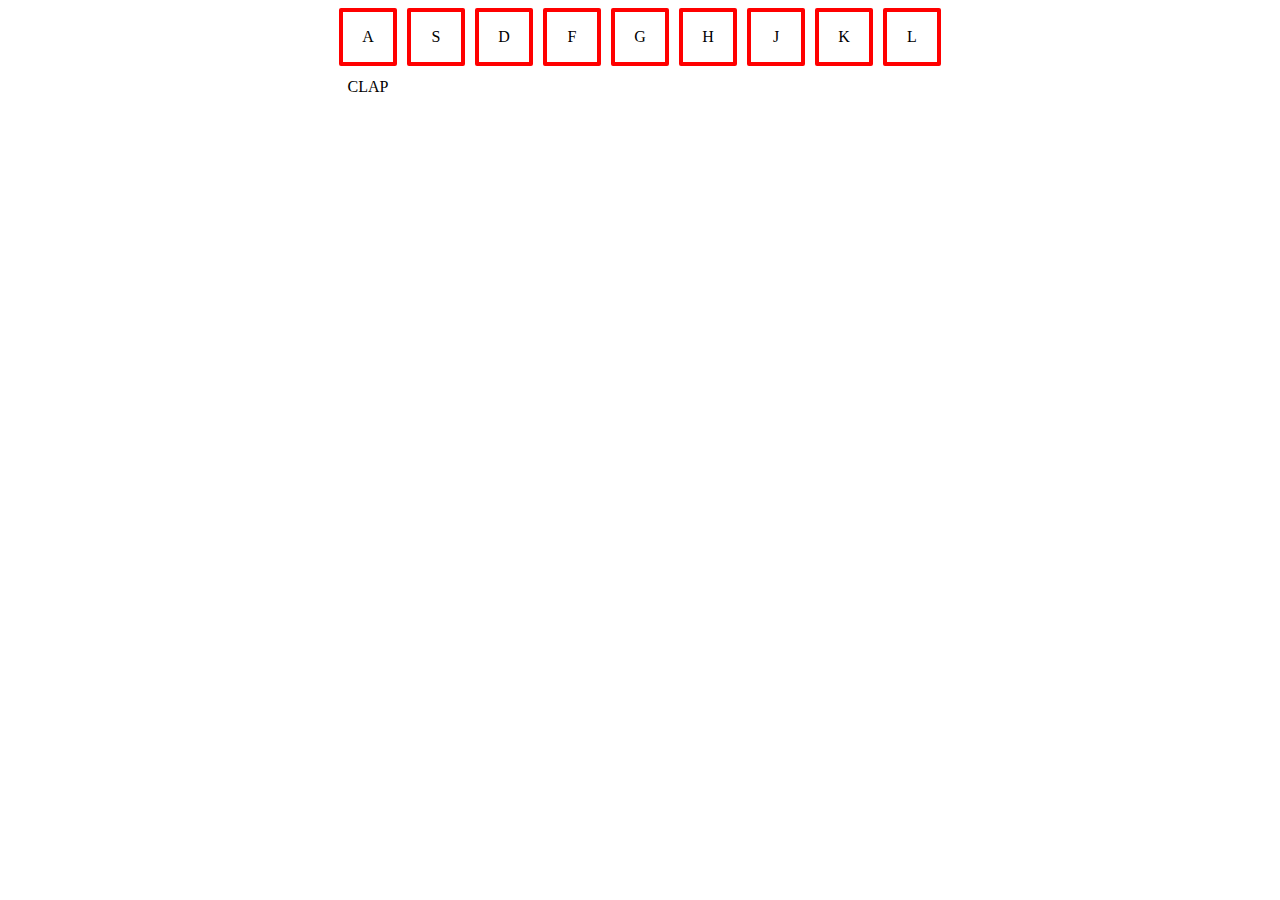
==== 1_javascript_drum_kit/index.html @ d9cde661 "before video lesson 1" ====
<!DOCTYPE html>
<html lang="en">
<head>
    <meta charset="UTF-8">
    <meta http-equiv="X-UA-Compatible" content="IE=edge">
    <meta name="viewport" content="width=device-width, initial-scale=1.0">
    <title>JavaScript Drum kit</title>
    <link rel="stylesheet" href="style.css">
    <script src="script.js" type="text/javascript"></script>
</head>
<body>
    <div class="keys-container">
        <div id="keyA" class="key">
            <div class="letter">A</div>
            <div class="sound-name">CLAP</div>
        </div>
        <div id="keyS" class="key">S</div>
        <div  class="key">D</div>
        <div class="key">F</div>
        <div class="key">G</div>
        <div class="key">H</div>
        <div class="key">J</div>
        <div class="key">K</div>
        <div class="key">L</div>
    </div>

    <audio id="soundA" src="sound_1.wav"></audio>
    <audio id="soundS" src="sound_2.wav"></audio>
</body>
</html>
---- 1_javascript_drum_kit/style.css ----
.keys-container {
    display: flex;
    flex-direction: row;
    justify-content: center;
    align-items: center;
    gap: 10px;
    height: 100%;


}

.key{
    width: 50px;
    height: 50px;

    border: 4px solid red;
    border-radius: 2px;

    text-align: center;
    line-height: 50px;
}

.playing{
    width: 55px;
    height: 55px;
    border: 4px solid rgb(91, 43, 30);
    border-radius: 2px;
}
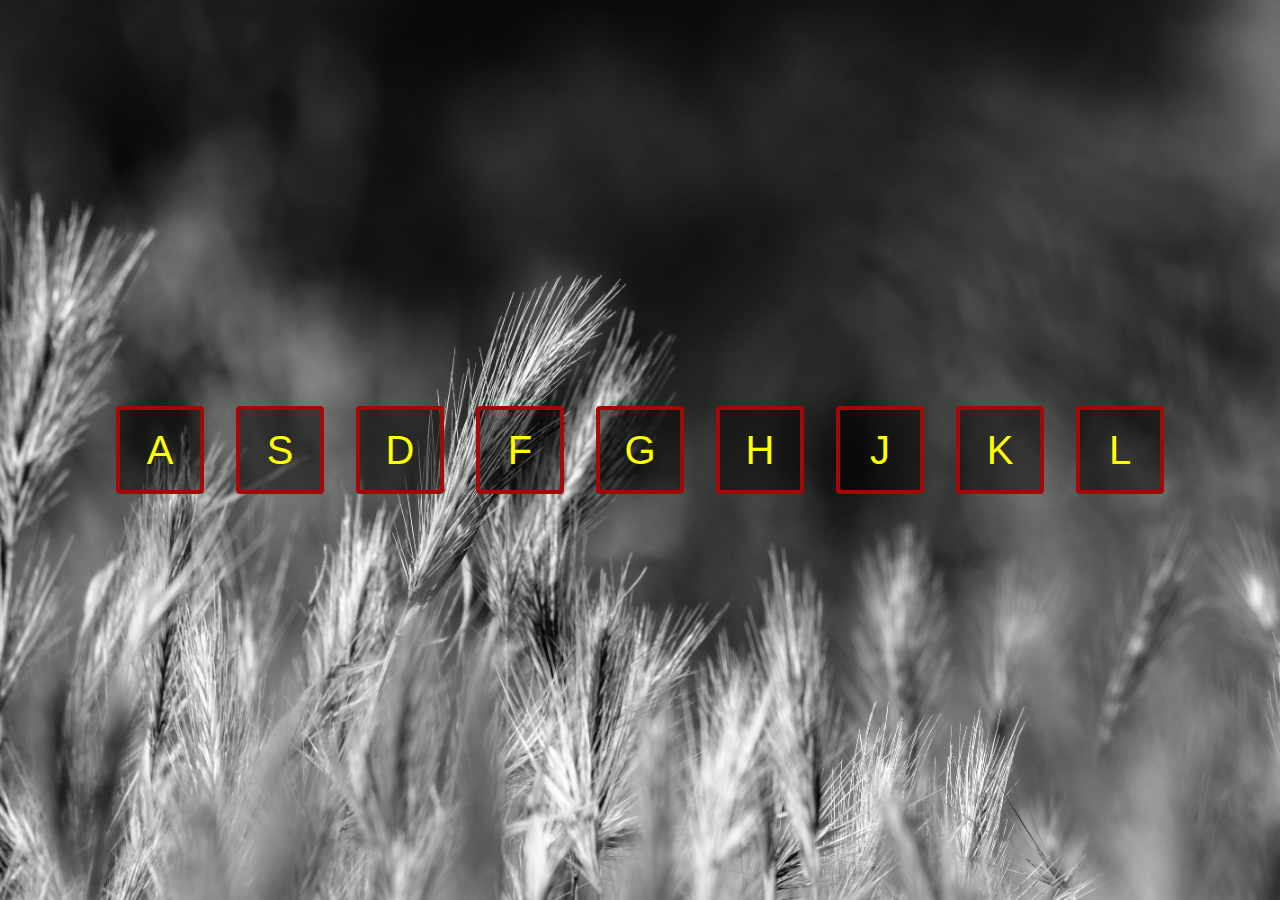
==== commit b9452a37: "after video lesson 1" ====
--- a/1_javascript_drum_kit/index.html
+++ b/1_javascript_drum_kit/index.html
@@ -6,25 +6,30 @@
     <meta name="viewport" content="width=device-width, initial-scale=1.0">
     <title>JavaScript Drum kit</title>
     <link rel="stylesheet" href="style.css">
-    <script src="script.js" type="text/javascript"></script>
+    
 </head>
 <body>
     <div class="keys-container">
-        <div id="keyA" class="key">
-            <div class="letter">A</div>
-            <div class="sound-name">CLAP</div>
-        </div>
+        <div id="keyA" class="key">A</div>
         <div id="keyS" class="key">S</div>
-        <div  class="key">D</div>
-        <div class="key">F</div>
-        <div class="key">G</div>
-        <div class="key">H</div>
-        <div class="key">J</div>
-        <div class="key">K</div>
-        <div class="key">L</div>
+        <div id="keyD" class="key">D</div>
+        <div id="keyF" class="key">F</div>
+        <div id="keyG" class="key">G</div>
+        <div id="keyH" class="key">H</div>
+        <div id="keyJ" class="key">J</div>
+        <div id="keyK" class="key">K</div>
+        <div id="keyL" class="key">L</div>
     </div>
 
-    <audio id="soundA" src="sound_1.wav"></audio>
-    <audio id="soundS" src="sound_2.wav"></audio>
+    <audio id="soundA" src="sounds/tabla_1.wav"></audio>
+    <audio id="soundS" src="sounds/tabla_2.wav"></audio>
+    <audio id="soundD" src="sounds/tabla_3.wav"></audio>
+    <audio id="soundF" src="sounds/tabla_4.wav"></audio>
+    <audio id="soundG" src="sounds/tabla_5.wav"></audio>
+    <audio id="soundH" src="sounds/tabla_6.wav"></audio>
+    <audio id="soundJ" src="sounds/tabla_7.wav"></audio>
+    <audio id="soundK" src="sounds/tabla_8.wav"></audio>
+    <audio id="soundL" src="sounds/tabla_9.wav"></audio>
 </body>
+<script src="script.js" type="text/javascript"></script>
 </html>--- a/1_javascript_drum_kit/style.css
+++ b/1_javascript_drum_kit/style.css
@@ -1,28 +1,37 @@
+body{
+    margin:0px;
+}
 .keys-container {
     display: flex;
     flex-direction: row;
     justify-content: center;
     align-items: center;
-    gap: 10px;
-    height: 100%;
+    gap: 2.0rem;
+    height: 100vh;
+    background-image: url("photos/monochrome.jpg");
+    background-size: cover;
 
 
 }
 
 .key{
-    width: 50px;
-    height: 50px;
-
-    border: 4px solid red;
-    border-radius: 2px;
-
+    width: 80px;
+    height: 80px;
+    border: 4px solid rgb(166, 7, 7);
+    border-radius: 4px;
     text-align: center;
-    line-height: 50px;
+    line-height: 80px;
+    background-color: rgb(0,0,0, 0.5);
+    color: yellow;
+    font-size: 2.5rem;
+    font-weight: 400;
+    transition: all 0.08s;
+    font-family:'Lucida Sans', 'Lucida Sans Regular', 'Lucida Grande', 'Lucida Sans Unicode', Geneva, Verdana, sans-serif;
 }
 
 .playing{
-    width: 55px;
-    height: 55px;
-    border: 4px solid rgb(91, 43, 30);
-    border-radius: 2px;
+    transform: scale(1.1);
+    border: 4px solid rgb(224, 109, 77);
+    border-radius: 4px;
+    background-color: rgb(0,0,0, 0.7);
 }